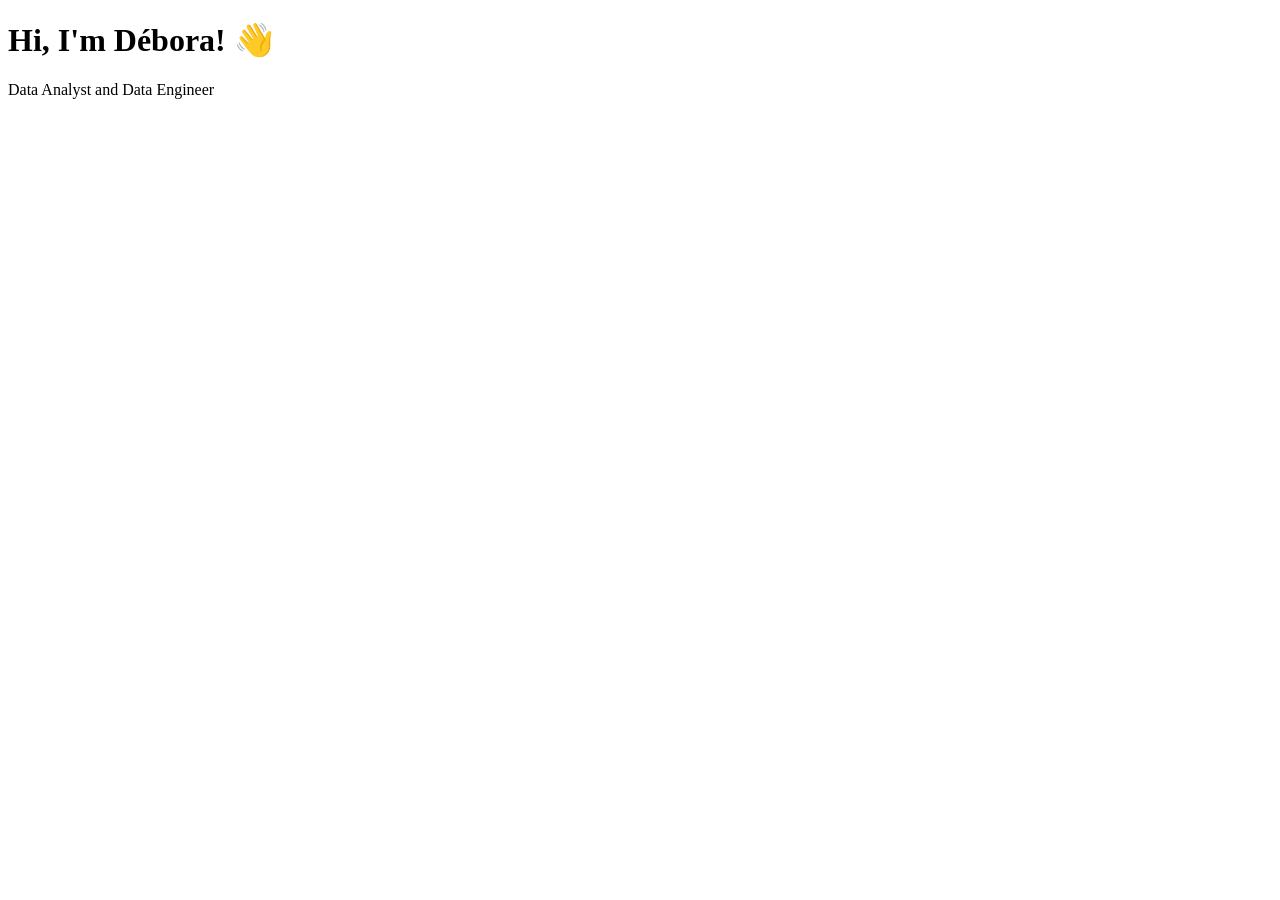
==== index.html @ 342cd2ad "Create index.html" ====
<!DOCTYPE html>
<html lang="en">
<head>
    <meta charset="UTF-8">
    <meta name="viewport" content="width=device-width, initial-scale=1.0">
    <title>Débora Vieira | Data Portfolio</title>
</head>
<body>
    <h1>Hi, I'm Débora! 👋</h1>
    <p>Data Analyst and Data Engineer</p>
</body>
</html>
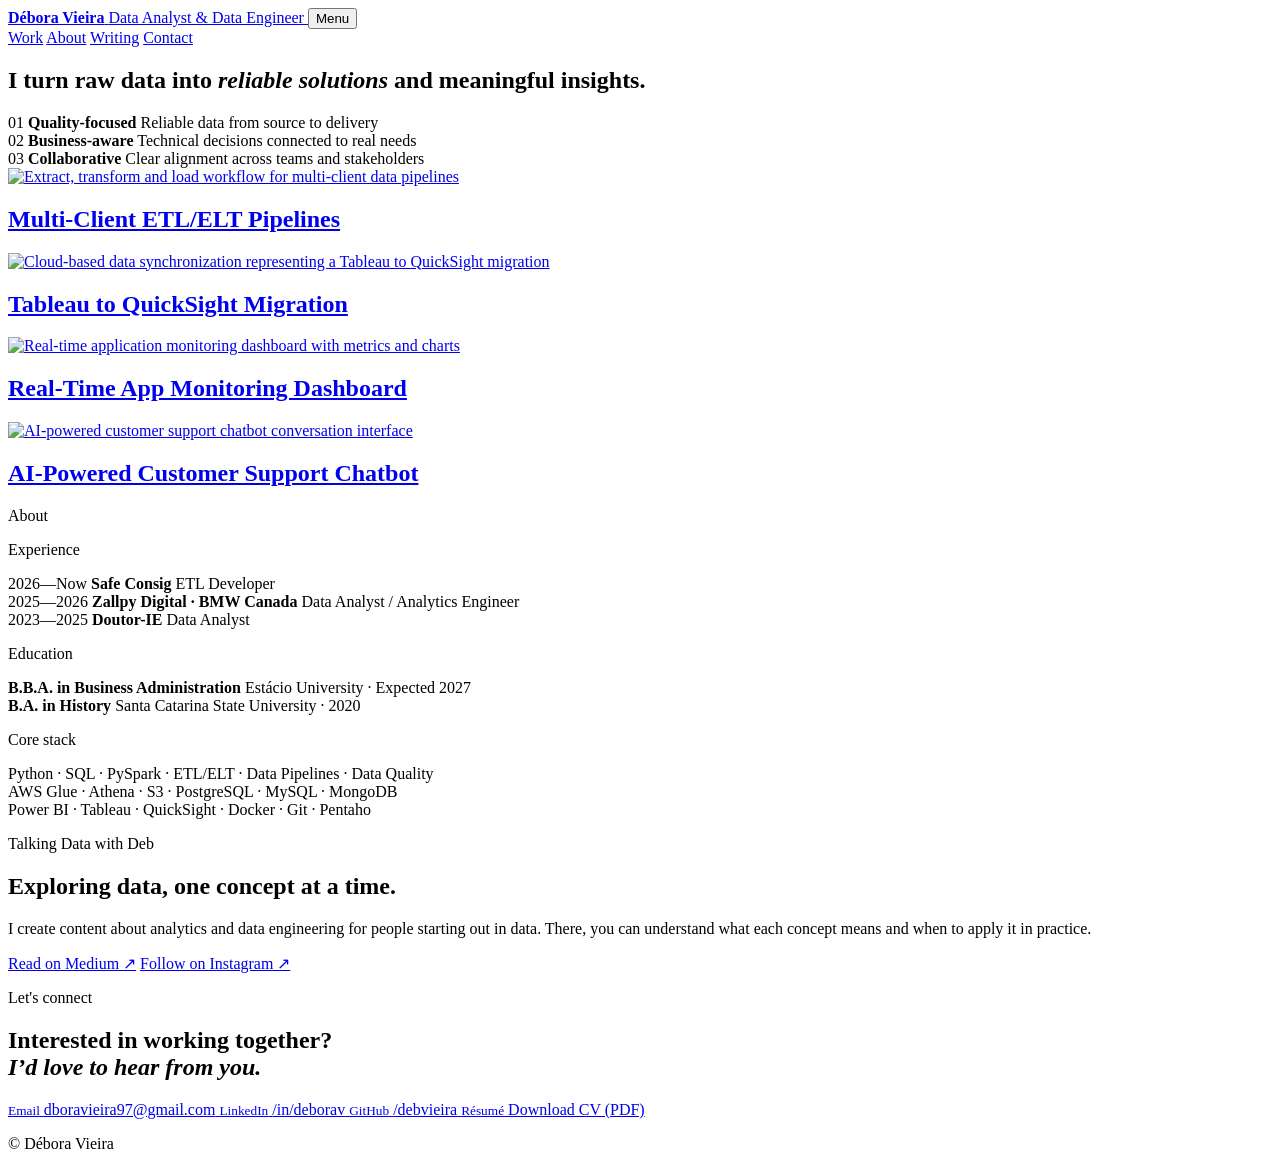
==== commit 04a539c1: "Add files via upload" ====
--- a/index.html
+++ b/index.html
@@ -1,12 +1,168 @@
-<!DOCTYPE html>
+<!doctype html>
 <html lang="en">
 <head>
-    <meta charset="UTF-8">
-    <meta name="viewport" content="width=device-width, initial-scale=1.0">
-    <title>Débora Vieira | Data Portfolio</title>
+  <meta charset="utf-8">
+  <meta name="viewport" content="width=device-width, initial-scale=1">
+  <meta name="description" content="Débora Vieira — Data Analyst and Data Engineer portfolio.">
+  <title>Débora Vieira — Data Portfolio</title>
+  <link rel="preconnect" href="https://fonts.googleapis.com">
+  <link rel="preconnect" href="https://fonts.gstatic.com" crossorigin>
+  <link href="https://fonts.googleapis.com/css2?family=DM+Sans:wght@400;500;600&family=Playfair+Display:ital,wght@0,400;0,500;1,400;1,500&display=swap" rel="stylesheet">
+  <link rel="stylesheet" href="assets/styles.css">
+<link rel="stylesheet" href="assets/refinements.css">
+<link rel="stylesheet" href="assets/type-scale.css">
+  <script src="assets/script.js" defer>
+</script>
 </head>
 <body>
-    <h1>Hi, I'm Débora! 👋</h1>
-    <p>Data Analyst and Data Engineer</p>
+  <header class="site-header">
+    <a class="brand" href="index.html">
+<strong>Débora Vieira</strong>
+<span>Data Analyst &amp; Data Engineer</span>
+</a>
+    <button class="menu-toggle" aria-expanded="false" aria-controls="site-nav">Menu</button>
+    <nav id="site-nav" aria-label="Primary navigation">
+      <a class="active" href="#work">Work</a>
+<a href="#about">About</a>
+<a href="#writing">Writing</a>
+<a href="#contact">Contact</a>
+    </nav>
+  </header>
+
+  <main>
+    <section class="hero wrap reveal">
+      <div class="hero-grid">
+        <h1>I turn raw data into <em>reliable solutions</em> and meaningful insights.</h1>
+        <div class="quality-list" aria-label="Professional qualities">
+          <div>
+<span>01</span>
+<strong>Quality-focused</strong>
+<span>Reliable data from source to delivery</span>
+</div>
+          <div>
+<span>02</span>
+<strong>Business-aware</strong>
+<span>Technical decisions connected to real needs</span>
+</div>
+          <div>
+<span>03</span>
+<strong>Collaborative</strong>
+<span>Clear alignment across teams and stakeholders</span>
+</div>
+        </div>
+      </div>
+    </section>
+
+    <section id="work" class="work wrap">
+      <div class="project-grid">
+        <a class="project-card reveal" href="projects/etl-pipelines.html">
+<div class="image-wrap">
+<img src="assets/images/etl-pipelines-final.webp" alt="Extract, transform and load workflow for multi-client data pipelines">
+</div>
+<h2>Multi-Client ETL/ELT Pipelines</h2>
+</a>
+        <a class="project-card reveal" href="projects/cloud-migration.html">
+<div class="image-wrap">
+<img src="assets/images/cloud-migration-final.webp" alt="Cloud-based data synchronization representing a Tableau to QuickSight migration">
+</div>
+<h2>Tableau to QuickSight Migration</h2>
+</a>
+<a class="project-card reveal" href="projects/app-monitoring.html">
+<div class="image-wrap">
+<img src="assets/images/app-monitoring-final.webp" alt="Real-time application monitoring dashboard with metrics and charts">
+</div>
+<h2>Real-Time App Monitoring Dashboard</h2>
+</a>
+        <a class="project-card reveal" href="projects/ai-chatbot.html">
+<div class="image-wrap">
+<img src="assets/images/ai-chatbot-final.webp" alt="AI-powered customer support chatbot conversation interface">
+</div>
+<h2>AI-Powered Customer Support Chatbot</h2>
+</a>
+      </div>
+    </section>
+
+    <section id="about" class="home-about wrap reveal">
+      <p class="eyebrow">About</p>
+      <div class="about-details">
+        <div class="experience-list">
+<p class="eyebrow">Experience</p>
+<div class="compact-row">
+<span>2026—Now</span>
+<strong>Safe Consig</strong>
+<span>ETL Developer</span>
+</div>
+<div class="compact-row">
+<span>2025—2026</span>
+<strong>Zallpy Digital · BMW Canada</strong>
+<span>Data Analyst / Analytics Engineer</span>
+</div>
+<div class="compact-row">
+<span>2023—2025</span>
+<strong>Doutor-IE</strong>
+<span>Data Analyst</span>
+</div>
+</div>
+        <div class="about-lower">
+<div class="education">
+<p class="eyebrow">Education</p>
+<div class="compact-block">
+<strong>B.B.A. in Business Administration</strong>
+<span>Estácio University · Expected 2027</span>
+</div>
+<div class="compact-block">
+<strong>B.A. in History</strong>
+<span>Santa Catarina State University · 2020</span>
+</div>
+</div>
+<div class="core-stack">
+<p class="eyebrow">Core stack</p>
+<p class="stack-list">Python · SQL · PySpark · ETL/ELT · Data Pipelines · Data Quality<br>AWS Glue · Athena · S3 · PostgreSQL · MySQL · MongoDB<br>Power BI · Tableau · QuickSight · Docker · Git · Pentaho</p>
+</div>
+</div>
+      </div>
+    </section>
+
+    <section id="writing" class="writing wrap reveal">
+      <p class="eyebrow">Talking Data with Deb</p>
+      <div>
+<h2>Exploring data, one concept at a time.</h2>
+<p>I create content about analytics and data engineering for people starting out in data. There, you can understand what each concept means and when to apply it in practice.</p>
+<div class="link-row">
+<a class="text-link" href="https://medium.com/@talkingdata.withdeb" target="_blank" rel="noopener">Read on Medium ↗</a>
+<a class="text-link" href="https://www.instagram.com/talkingdata.withdeb/" target="_blank" rel="noopener">Follow on Instagram ↗</a>
+</div>
+</div>
+    </section>
+  </main>
+
+  <footer id="contact" class="site-footer">
+    <div class="wrap footer-grid">
+<p class="eyebrow">Let's connect</p>
+<h2>Interested in working together?<br>
+<em>I’d love to hear from you.</em>
+</h2>
+<div class="footer-links">
+<a href="mailto:dboravieira97@gmail.com">
+<small>Email</small>
+<span>dboravieira97@gmail.com</span>
+</a>
+<a href="https://www.linkedin.com/in/deborav/" target="_blank" rel="noopener">
+<small>LinkedIn</small>
+<span>/in/deborav</span>
+</a>
+<a href="https://github.com/debvieira" target="_blank" rel="noopener">
+<small>GitHub</small>
+<span>/debvieira</span>
+</a>
+<a href="Debora_Vieira_Resume.pdf" target="_blank" rel="noopener">
+<small>Résumé</small>
+<span>Download CV (PDF)</span>
+</a>
+</div>
+<p class="copyright">© <span data-year>
+</span> Débora Vieira</p>
+</div>
+  </footer>
 </body>
 </html>
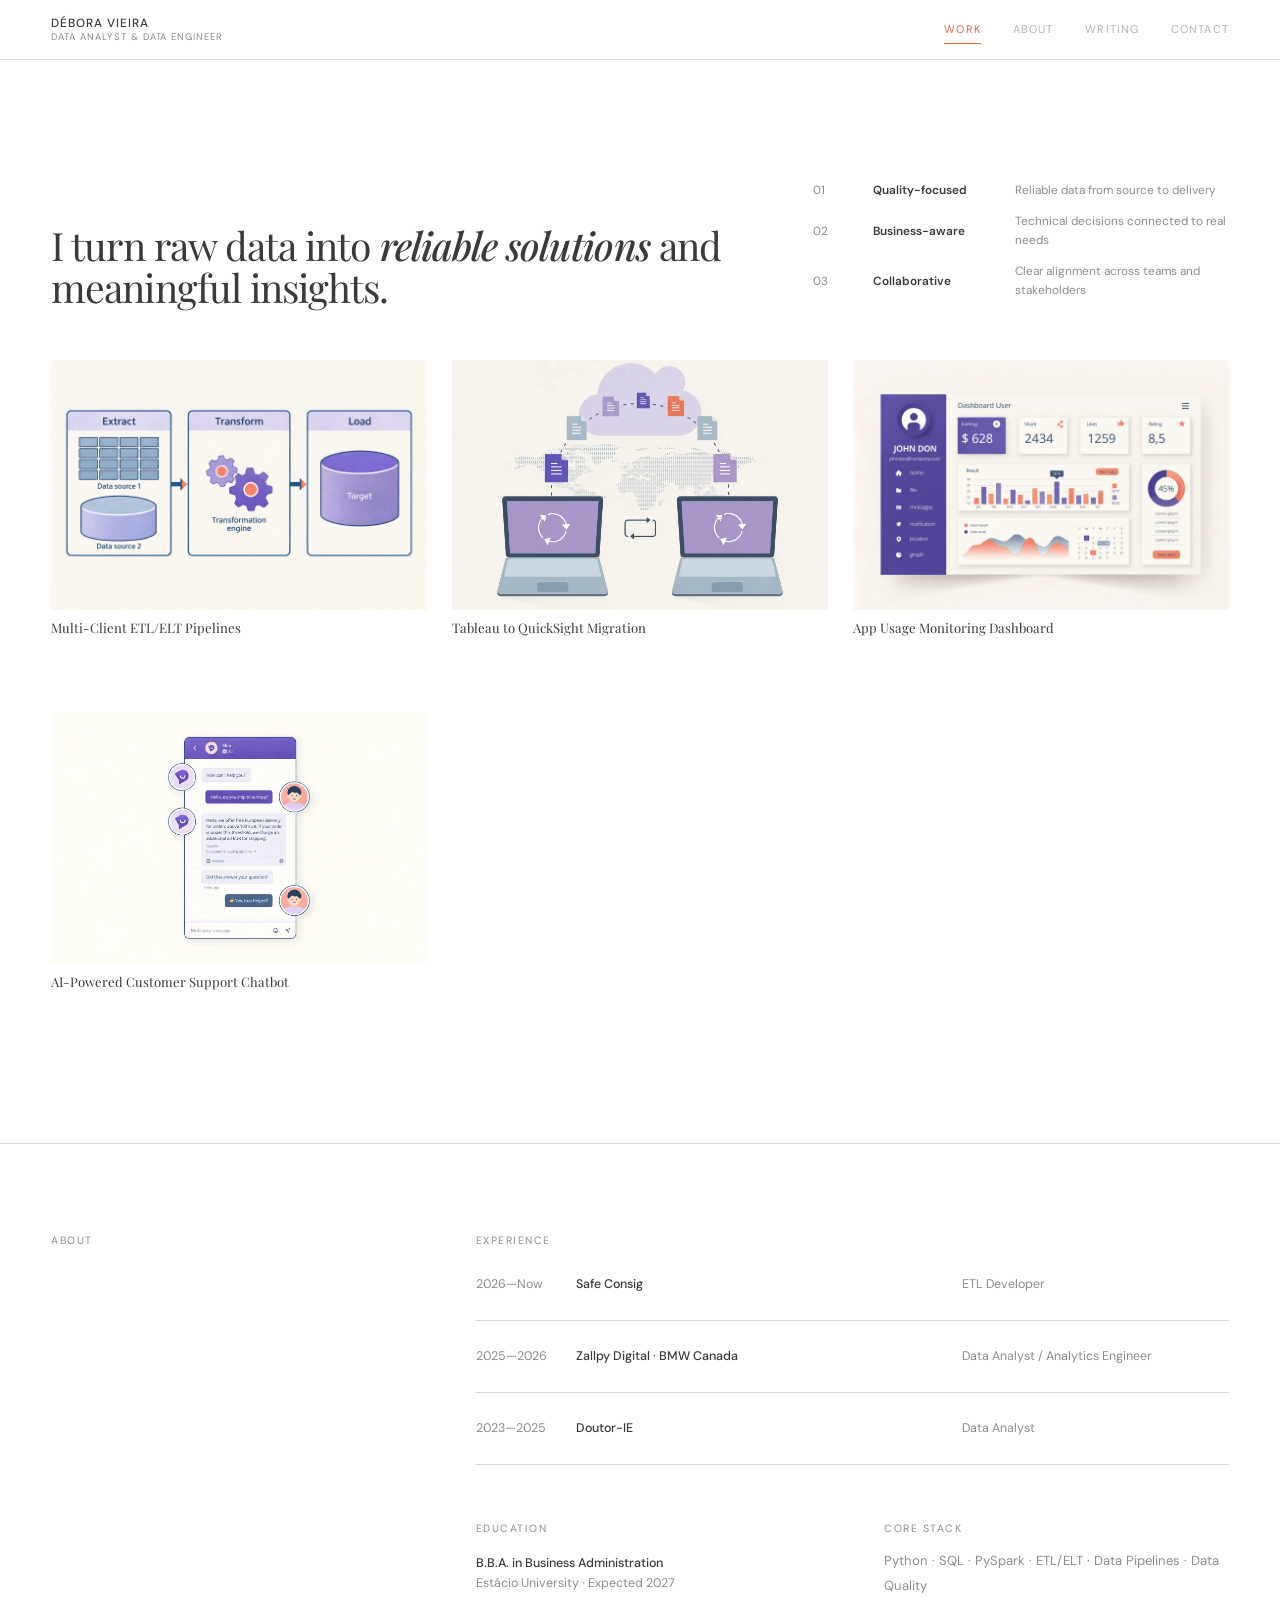
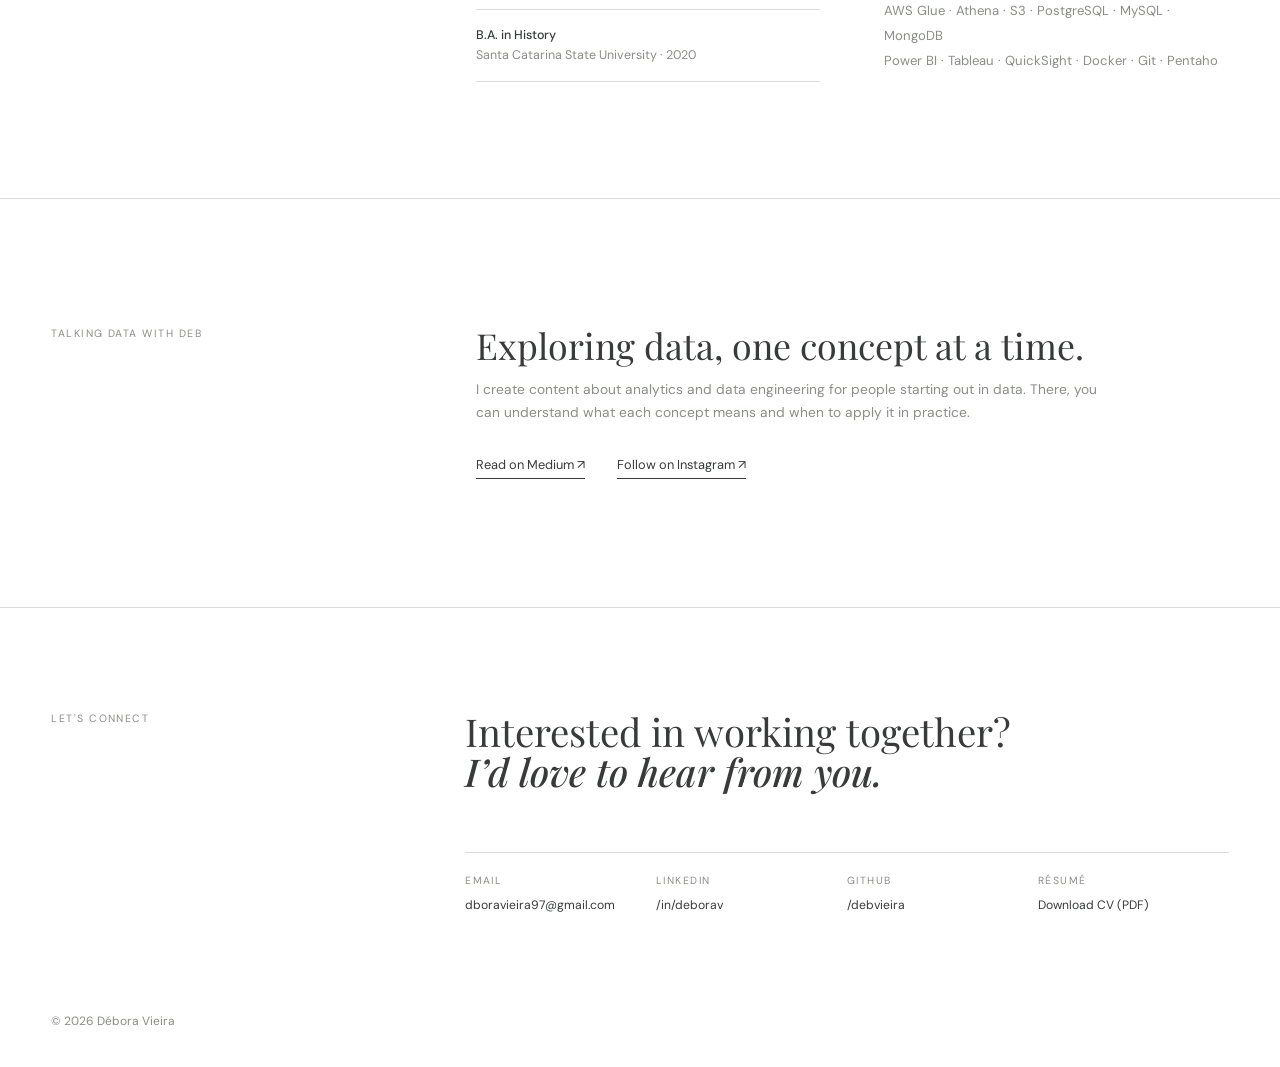
==== commit 80299895: "Add files via upload" ====
--- a/index.html
+++ b/index.html
@@ -69,9 +69,9 @@
 </a>
 <a class="project-card reveal" href="projects/app-monitoring.html">
 <div class="image-wrap">
-<img src="assets/images/app-monitoring-final.webp" alt="Real-time application monitoring dashboard with metrics and charts">
+<img src="assets/images/app-monitoring-final.webp" alt="Application usage monitoring dashboard with metrics and charts">
 </div>
-<h2>Real-Time App Monitoring Dashboard</h2>
+<h2>App Usage Monitoring Dashboard</h2>
 </a>
         <a class="project-card reveal" href="projects/ai-chatbot.html">
 <div class="image-wrap">
--- a/assets/styles.css
+++ b/assets/styles.css
@@ -0,0 +1 @@
+:root{--paper:#f4f0e8;--ink:#1d211f;--muted:#777972;--accent:#df6b46;--blue:#174f8c;--line:rgba(29,33,31,.18);--pad:clamp(1.25rem,4vw,4.5rem)}*{box-sizing:border-box}html{scroll-behavior:smooth}body{margin:0;background:var(--paper);color:var(--ink);font-family:"DM Sans",sans-serif;font-size:16px;line-height:1.6}a{color:inherit;text-decoration:none}img{display:block;width:100%}.wrap{width:min(1440px,100%);margin:auto;padding-inline:var(--pad)}.site-header{position:sticky;top:0;z-index:20;display:grid;grid-template-columns:1fr auto 1fr;align-items:center;padding:1rem var(--pad);background:rgba(244,240,232,.92);backdrop-filter:blur(12px);border-bottom:1px solid var(--line)}.brand{display:flex;flex-direction:column;width:max-content;line-height:1.2}.brand strong{font-family:"Playfair Display",serif;font-size:1.05rem}.brand span{color:var(--muted);font-size:.72rem;letter-spacing:.08em;text-transform:uppercase}.site-header nav{grid-column:2;display:flex;gap:2rem;font-size:.78rem;text-transform:uppercase;letter-spacing:.1em}.site-header nav a{position:relative}.site-header nav a:after{content:"";position:absolute;left:0;right:100%;bottom:-.35rem;height:1px;background:var(--accent);transition:right .25s}.site-header nav a:hover:after,.site-header nav a.active:after{right:0}.menu-toggle{display:none;background:none;border:0;font:inherit}.hero{padding-top:clamp(5rem,10vw,10rem);padding-bottom:clamp(5rem,10vw,9rem)}.eyebrow{font-size:.72rem;letter-spacing:.14em;text-transform:uppercase;color:var(--muted);margin:0}.hero-grid{display:grid;grid-template-columns:minmax(0,2.2fr) minmax(15rem,.8fr);gap:clamp(3rem,8vw,9rem);align-items:end;margin-top:2rem}.hero h1,.about-intro h1{font-family:"Playfair Display",serif;font-size:clamp(3.1rem,7.2vw,7.7rem);font-weight:500;line-height:.98;letter-spacing:-.045em;margin:0}.hero h1 em,.about-intro h1 em,.site-footer h2 em{font-weight:500}.hero-aside{padding-bottom:.5rem}.hero-aside p{color:#4e514e;margin:0 0 2rem}.text-link{display:inline-block;border-bottom:1px solid currentColor;padding-bottom:.15rem;font-size:.9rem}.text-link:hover{color:var(--accent)}.work{padding-bottom:clamp(6rem,12vw,12rem)}.section-heading{display:flex;justify-content:space-between;align-items:end;padding-bottom:1.5rem;border-bottom:1px solid var(--line)}.note{max-width:37rem;color:var(--muted);font-size:.85rem;margin:0}.project-grid{display:grid;grid-template-columns:1fr 1fr;gap:clamp(3rem,7vw,8rem) clamp(1.5rem,3vw,3rem);padding-top:clamp(2rem,5vw,5rem)}.project-card:nth-child(even){margin-top:clamp(4rem,10vw,10rem)}.image-wrap{overflow:hidden;background:#ddd;aspect-ratio:3/2}.image-wrap img{height:100%;object-fit:cover;transition:transform .7s cubic-bezier(.2,.7,.2,1)}.project-card:hover img{transform:scale(1.035)}.project-meta{display:flex;justify-content:space-between;gap:1rem;margin-top:1rem;color:var(--muted);font-size:.72rem;letter-spacing:.06em;text-transform:uppercase}.project-card h2{font-family:"Playfair Display",serif;font-size:clamp(1.7rem,3vw,3rem);font-weight:500;line-height:1.1;margin:.5rem 0}.writing{display:grid;grid-template-columns:1fr 2fr;gap:3rem;padding-top:clamp(5rem,10vw,9rem);padding-bottom:clamp(5rem,10vw,9rem);border-top:1px solid var(--line)}.writing h2{font-family:"Playfair Display",serif;font-size:clamp(2.4rem,5vw,5rem);font-weight:500;line-height:1;margin:0}.writing>div>p{max-width:40rem;color:var(--muted)}.link-row{display:flex;gap:2rem;margin-top:2rem}.site-footer{background:var(--ink);color:var(--paper);padding:clamp(4rem,8vw,8rem) 0 2rem}.footer-grid{display:grid;grid-template-columns:1fr 3fr;gap:2rem}.site-footer h2{font-family:"Playfair Display",serif;font-size:clamp(2.8rem,6vw,6rem);font-weight:500;line-height:1;margin:0}.footer-links{grid-column:2;display:flex;gap:2rem;margin-top:2rem}.footer-links a{border-bottom:1px solid rgba(244,240,232,.5)}.copyright{grid-column:1/-1;color:#a4a7a3;font-size:.75rem;margin-top:5rem}.page-main{padding-top:clamp(5rem,9vw,9rem);padding-bottom:clamp(6rem,10vw,10rem)}.about-intro{max-width:1200px}.about-intro h1{font-size:clamp(3rem,6.5vw,6.7rem);margin-top:2rem}.about-grid{display:grid;grid-template-columns:1.4fr .8fr;gap:clamp(3rem,9vw,10rem);margin-top:clamp(5rem,9vw,9rem);padding-top:2rem;border-top:1px solid var(--line)}.about-grid .lead{font-family:"Playfair Display",serif;font-size:clamp(1.6rem,2.5vw,2.6rem);line-height:1.2;margin-top:0}.about-grid>div>p:not(.lead){color:var(--muted);max-width:45rem}.skills ul{list-style:none;padding:0;margin:1.25rem 0}.skills li{padding:.65rem 0;border-bottom:1px solid var(--line)}.experience{margin-top:clamp(6rem,10vw,10rem)}.experience>.eyebrow{margin-bottom:1rem}.experience-row{display:grid;grid-template-columns:1fr 2fr 2fr;gap:2rem;padding:1.2rem 0;border-top:1px solid var(--line)}.experience-row span,.experience-row p{color:var(--muted);margin:0}.case-hero{padding-top:clamp(4rem,8vw,8rem)}.case-topline{display:flex;justify-content:space-between;border-bottom:1px solid var(--line);padding-bottom:1rem}.case-hero h1{font-family:"Playfair Display",serif;font-size:clamp(3.2rem,7vw,7rem);font-weight:500;line-height:1;margin:clamp(2rem,4vw,4rem) 0}.case-image{aspect-ratio:3/2;object-fit:cover}.case-layout{display:grid;grid-template-columns:.8fr 2.2fr;gap:clamp(3rem,9vw,10rem);padding-top:clamp(4rem,8vw,8rem);padding-bottom:clamp(6rem,10vw,10rem)}.case-facts{position:sticky;top:7rem;align-self:start}.case-facts dl{margin:0}.case-facts div{border-top:1px solid var(--line);padding:1rem 0}.case-facts dt{font-size:.7rem;text-transform:uppercase;letter-spacing:.1em;color:var(--muted)}.case-facts dd{margin:.25rem 0 0}.case-content h2{font-family:"Playfair Display",serif;font-size:clamp(2rem,3.5vw,3.7rem);font-weight:500;line-height:1.1;margin:0 0 1rem}.case-content section{margin-bottom:4rem}.case-content p{max-width:50rem;color:#4e514e}.case-content .result{font-family:"Playfair Display",serif;font-size:clamp(1.6rem,2.5vw,2.7rem);color:var(--ink);line-height:1.25}.next-project{display:flex;justify-content:space-between;align-items:center;border-top:1px solid var(--line);padding:2rem 0 5rem}.reveal{opacity:0;transform:translateY(18px);transition:opacity .7s ease,transform .7s ease}.reveal.visible{opacity:1;transform:none}@media(max-width:760px){.site-header{grid-template-columns:1fr auto}.menu-toggle{display:block}.site-header nav{display:none;grid-column:1/-1;flex-direction:column;gap:1rem;padding-top:1.25rem}.site-header nav.open{display:flex}.hero-grid,.writing,.footer-grid,.about-grid,.case-layout{grid-template-columns:1fr}.hero h1{font-size:clamp(3rem,14vw,5rem)}.project-grid{grid-template-columns:1fr}.project-card:nth-child(even){margin-top:0}.section-heading{display:block}.note{margin-top:1rem}.footer-links,.copyright{grid-column:1}.experience-row{grid-template-columns:1fr}.case-facts{position:static}.link-row{flex-direction:column;align-items:flex-start;gap:1rem}}
--- a/assets/refinements.css
+++ b/assets/refinements.css
@@ -0,0 +1,61 @@
+:root{--paper:#fff;--ink:#383b39;--muted:#8a8d88;--line:rgba(29,33,31,.16)}
+.site-header{background:rgba(255,255,255,.94);grid-template-columns:1fr auto;padding-left:max(var(--pad),calc((100vw - 1440px)/2 + var(--pad)));padding-right:max(var(--pad),calc((100vw - 1440px)/2 + var(--pad)))}
+.site-header nav{grid-column:2;justify-self:end}
+.site-header nav a{color:#b5b2b0;font-weight:400}
+.site-header nav a:hover,.site-header nav a.active{color:#df6b46}
+.brand{line-height:1.25}
+.brand strong{font-family:"DM Sans",sans-serif;font-size:.82rem;font-weight:500;letter-spacing:.08em;text-transform:uppercase}
+.brand span{font-size:.68rem;letter-spacing:.1em;font-weight:400}
+.hero{padding-top:clamp(5rem,9vw,9rem);padding-bottom:clamp(2rem,4vw,3.5rem)}
+.hero-grid{grid-template-columns:minmax(0,1.65fr) minmax(26rem,1fr);gap:clamp(3rem,7vw,8rem);margin-top:0}
+.hero h1,.about-intro h1{font-family:"Playfair Display",serif;font-size:clamp(2.55rem,4.15vw,4.45rem);font-weight:400;line-height:1.04;letter-spacing:-.03em}
+.career-list{padding-bottom:.25rem}
+.career-list>div{display:grid;grid-template-columns:5.7rem 1fr 1.5fr;gap:1rem;padding:.45rem 0;font-size:.78rem}
+.career-list>div>span:first-child,.career-list>div>span:last-child{color:var(--muted)}
+.career-list>div strong{font-weight:500}
+.career-list .text-link{margin-top:1.5rem}
+.hero-aside{max-width:29rem;padding-bottom:0;align-self:end}.hero-aside p{color:#60635f;margin:0}
+.quality-list{align-self:end;padding-bottom:.15rem}.quality-list>div{display:grid;grid-template-columns:2.75rem 1fr 1.7fr;gap:1rem;align-items:center;padding:.38rem 0;font-size:.74rem}.quality-list>div>span:first-child,.quality-list>div>span:last-child{color:var(--muted)}.quality-list strong{font-weight:600;color:var(--ink)}
+.work,.home-about,.writing{position:relative;border-top:0}
+.work:before,.home-about:before,.writing:before{content:"";position:absolute;top:0;left:50%;width:100vw;border-top:1px solid var(--line);transform:translateX(-50%)}
+.work:before{display:none}
+.home-about{padding-top:clamp(4rem,7vw,7rem);padding-bottom:clamp(5rem,9vw,9rem);border-top:0}
+.home-about{display:grid;grid-template-columns:1fr 2fr;gap:3rem}
+.about-details{display:grid;gap:3.5rem}.about-lower{display:grid;grid-template-columns:1fr 1fr;gap:clamp(2rem,5vw,5rem)}.compact-row{display:grid;grid-template-columns:5.5rem 1.4fr 1fr;gap:.75rem;align-items:center;min-height:4.5rem;padding:0;border-bottom:1px solid var(--line);font-size:.78rem}.compact-row span{color:var(--muted)}.compact-row strong,.compact-block strong{font-weight:500}.compact-block{display:flex;flex-direction:column;justify-content:center;min-height:4.5rem;padding:0;border-bottom:1px solid var(--line);font-size:.78rem}.compact-block span{color:var(--muted)}.stack-list{color:var(--muted);font-size:.82rem;line-height:1.9;margin:.65rem 0 0}
+.project-grid{grid-template-columns:repeat(3,minmax(0,1fr));gap:clamp(3rem,6vw,6rem) clamp(1.25rem,2vw,2rem);padding-top:0}
+.section-heading{display:grid;grid-template-columns:1fr 1fr;gap:3rem;align-items:start;border-bottom:0;padding-top:4.5rem;padding-bottom:3.5rem}.section-heading .note{justify-self:start;max-width:34rem}
+.project-card:nth-child(even){margin-top:0}
+.project-card h2{font-family:"Playfair Display",serif;font-size:clamp(.9rem,1vw,1.05rem);line-height:1.2;margin:.7rem 0 0;font-weight:400;color:var(--ink)}
+.writing h2{font-family:"Playfair Display",serif;font-size:clamp(2rem,3.25vw,3.25rem);font-weight:400;line-height:1.08;color:var(--ink)}
+.site-footer h2,.case-hero h1,.case-content h2,.about-intro h1{font-family:"Playfair Display",serif;font-weight:400;color:var(--ink)}
+.site-footer{background:var(--paper);color:var(--ink);border-top:1px solid var(--line);padding-bottom:1.5rem}.footer-grid{grid-template-columns:1fr 2fr}.site-footer h2{font-size:clamp(2.1rem,3.6vw,3.5rem);line-height:1.04}.footer-links{grid-column:2;display:grid;grid-template-columns:repeat(4,1fr);gap:0;margin-top:1.75rem;padding-top:1.25rem;border-top:1px solid var(--line)}.footer-links a{display:flex;flex-direction:column;gap:.4rem;padding:0;border:0;font-size:.82rem}.footer-links small{color:var(--muted);font-size:.65rem;letter-spacing:.14em;text-transform:uppercase}.copyright{color:var(--muted);margin-top:4rem}
+.about-intro h1{font-size:clamp(2.7rem,5vw,5.1rem)}
+.case-hero h1{font-size:clamp(2.8rem,5.4vw,5.5rem);line-height:1.02;margin:clamp(2rem,4vw,3.5rem) 0}
+.case-status{display:flex;align-items:center;gap:.55rem;margin:1.25rem 0 0;color:var(--muted);font-size:.7rem;letter-spacing:.09em;text-transform:uppercase}
+.case-status:before{content:"";width:.4rem;height:.4rem;border-radius:50%;background:#df6b46;flex:0 0 auto}
+.case-status+h1{margin-top:clamp(1.25rem,2.5vw,2rem)}
+.case-content h2{font-size:clamp(1.8rem,2.8vw,3rem);line-height:1.12}
+.case-hero.cloud-case-hero h1{font-size:clamp(1.9rem,2.7vw,2.8rem);line-height:1.08;margin-bottom:clamp(1.5rem,2.5vw,2.25rem)}
+.case-image-frame{width:min(58%,48rem);margin-inline:auto}
+.case-image-frame .case-image{width:100%;aspect-ratio:3/2;object-fit:cover}
+.case-study-layout{grid-template-columns:minmax(10rem,.55fr) minmax(0,2.45fr);gap:clamp(3rem,7vw,7.5rem);align-items:start}
+.case-nav{position:sticky;top:7rem;align-self:start}
+.case-nav nav{display:flex;flex-direction:column;gap:.58rem;padding-top:.25rem}
+.case-nav a{width:max-content;max-width:100%;color:#b4b2b0;font-size:.68rem;line-height:1.35;letter-spacing:.12em;text-transform:uppercase;transition:color .2s ease}
+.case-nav a:hover,.case-nav a:focus-visible{color:#8068c9}
+.case-study-layout .case-content{max-width:52rem}
+.case-study-layout .case-content section{scroll-margin-top:7rem;margin-bottom:clamp(3.75rem,6vw,5.5rem)}
+.case-study-layout .case-content h2{font-size:clamp(1.55rem,2.15vw,2.2rem);line-height:1.18;margin:.75rem 0 1.25rem}
+.case-study-layout .case-content p,.case-study-layout .case-content li{font-size:.9rem;line-height:1.78;color:#5c5f5b}
+.case-study-layout .case-content p{margin:0 0 1.15rem}
+.case-study-layout .case-content ul{margin:1.25rem 0 0;padding-left:1.15rem}
+.case-study-layout .case-content li{padding-left:.35rem;margin-bottom:.62rem}
+.case-study-layout .case-content li::marker{color:#df6b46}
+.decision-list{border-top:1px solid var(--line)}
+.decision-list p{padding:1rem 0;margin:0!important;border-bottom:1px solid var(--line)}
+.decision-list strong{font-weight:500;color:var(--ink)}
+.architecture-figure{width:min(100%,48rem);margin:2rem 0 2.25rem}
+.architecture-figure img{width:100%;height:auto}
+.stack-line{color:var(--ink)!important;line-height:2!important}
+@media(max-width:980px) and (min-width:761px){.project-grid{grid-template-columns:repeat(2,minmax(0,1fr))}}
+@media(max-width:760px){.site-header nav{grid-column:1/-1}.hero-grid,.home-about,.about-lower,.section-heading{grid-template-columns:1fr}.hero h1{font-size:clamp(2.35rem,9.5vw,3.5rem)}.project-grid{grid-template-columns:1fr}.quality-list>div{grid-template-columns:2rem 1fr}.quality-list>div>span:last-child{grid-column:2}.career-list>div{grid-template-columns:5rem 1fr}.career-list>div>span:last-child{grid-column:2}.compact-row{grid-template-columns:5rem 1fr}.compact-row span:last-child{grid-column:2}.footer-links{grid-column:1;grid-template-columns:1fr 1fr}.footer-links a:nth-child(2){border-right:0}.footer-links a:nth-child(-n+2){border-bottom:0}.case-image-frame{width:82%}.case-study-layout{grid-template-columns:1fr}.case-nav{position:static}.case-nav nav{display:grid;grid-template-columns:1fr 1fr;padding-bottom:2rem;border-bottom:1px solid var(--line)}.case-study-layout .case-content p,.case-study-layout .case-content li{font-size:.88rem}}
--- a/assets/type-scale.css
+++ b/assets/type-scale.css
@@ -0,0 +1,16 @@
+.brand strong{font-size:.74rem}
+.brand span{font-size:.6rem}
+.site-header nav{font-size:.69rem}
+.eyebrow{font-size:.66rem}
+.hero h1,.about-intro h1{font-size:clamp(2rem,3.05vw,3.25rem);line-height:1.07;letter-spacing:-.024em}
+.hero-aside p{font-size:.86rem;line-height:1.65}
+.project-card h2{font-size:clamp(.82rem,.9vw,.95rem);margin-top:.65rem}
+.writing h2{font-size:clamp(1.8rem,2.8vw,2.75rem);line-height:1.08}
+.writing>div>p{font-size:.86rem;line-height:1.65}
+.writing .text-link{font-size:.8rem}
+.site-footer h2{font-size:clamp(1.9rem,3vw,2.9rem);line-height:1.06}
+.footer-links a{font-size:.76rem}
+.about-intro h1{font-size:clamp(2.3rem,4.1vw,4.2rem)}
+.case-hero h1{font-size:clamp(2.35rem,4.3vw,4.4rem);line-height:1.03}
+.case-content h2{font-size:clamp(1.6rem,2.35vw,2.45rem);line-height:1.14}
+@media(max-width:760px){.hero h1{font-size:clamp(1.9rem,7.8vw,2.7rem)}}
